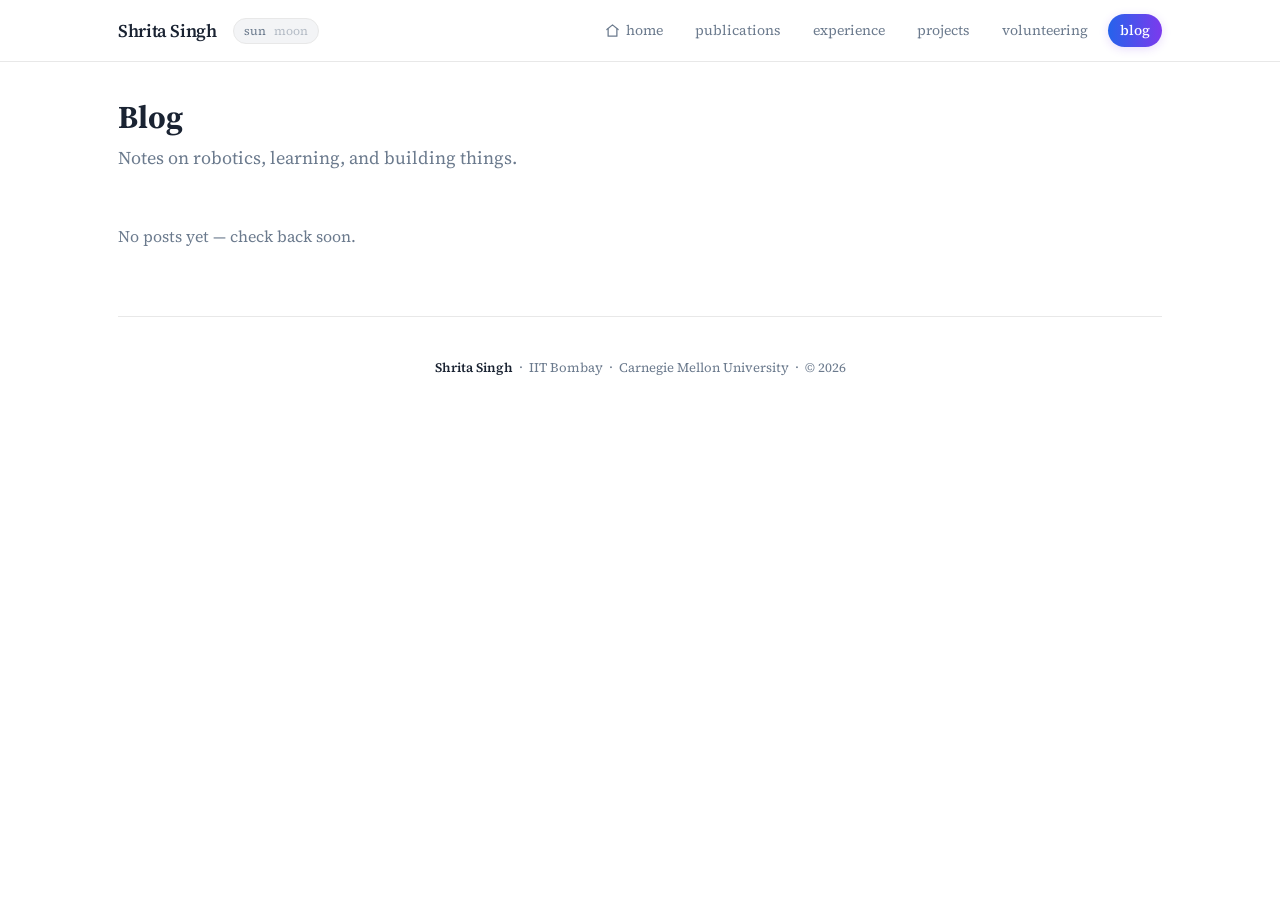
==== blog.html @ c70c6ab9 "Add site-wide dark mode toggle" ====
<!DOCTYPE html>
<html lang="en">
<head>
<meta charset="UTF-8">
<meta name="viewport" content="width=device-width, initial-scale=1.0">
<title>Blog · Shrita Singh</title>
<meta name="description" content="Blog by Shrita Singh.">
<link rel="preconnect" href="https://fonts.googleapis.com">
<link rel="preconnect" href="https://fonts.gstatic.com" crossorigin>
<link href="https://fonts.googleapis.com/css2?family=Source+Serif+4:ital,opsz,wght@0,8..60,400;0,8..60,500;0,8..60,600;0,8..60,700;0,8..60,800;1,8..60,400&family=Noto+Serif:ital,wght@0,400;0,600;1,400&family=Roboto+Mono:wght@400;500&display=swap" rel="stylesheet">
<script>
(() => {
  const saved = localStorage.getItem('theme');
  const systemDark = window.matchMedia && window.matchMedia('(prefers-color-scheme: dark)').matches;
  const theme = saved || (systemDark ? 'dark' : 'light');
  document.documentElement.setAttribute('data-theme', theme);
})();
</script>
<link rel="stylesheet" href="assets/css/site.css">
</head>
<body>

<header class="nav">
  <div class="nav-inner">
    <a class="nav-name" href="index.html">Shrita Singh</a>
    <button class="nav-toggle" id="navToggle" aria-label="Toggle menu" aria-expanded="false">
      <span></span><span></span><span></span>
    </button>
    <button class="theme-toggle" id="themeToggle" type="button" aria-label="Toggle dark mode" aria-pressed="false">
      <span class="theme-toggle-light" aria-hidden="true">sun</span>
      <span class="theme-toggle-dark" aria-hidden="true">moon</span>
    </button>
    <ul class="nav-links" id="navLinks">
      <li><a href="index.html"><svg class="nav-home-icon" width="15" height="15" viewBox="0 0 24 24" fill="none" stroke="currentColor" stroke-width="2" stroke-linecap="round" stroke-linejoin="round" aria-hidden="true"><path d="M3 10.5L12 3l9 7.5"/><path d="M5 9.5V21h14V9.5"/></svg> home</a></li>
      <li><a href="publications.html">publications</a></li>
      <li><a href="experience.html">experience</a></li>
      <li><a href="projects.html">projects</a></li>
      <li><a href="volunteering.html">volunteering</a></li>
      <li><a class="active" href="blog.html">blog</a></li>
    </ul>
  </div>
</header>

<div class="wrap">
  <h1 class="page-title">Blog</h1>
  <p class="page-lead">Notes on robotics, learning, and building things.</p>
  <p class="empty-state">No posts yet — check back soon.</p>

  <footer>
    <p>
      <span class="footer-name">Shrita Singh</span>
      &nbsp;·&nbsp;
      <span class="footer-affil">IIT Bombay</span>
      &nbsp;·&nbsp;
      <span class="footer-affil">Carnegie Mellon University</span>
      &nbsp;·&nbsp;
      © 2026
    </p>
  </footer>
</div>

<script src="assets/js/nav.js"></script>
</body>
</html>
---- assets/css/site.css ----
:root{
  --bg:#ffffff;
  --text:#1a2332;
  --muted:#6b7a8d;
  --line:#e8e8e8;
  --blue:#2563eb;
  --purple:#7c3aed;
  --violet:#a855f7;
  --pink:#ec4899;
  --accent:#7c3aed;
  --accent-soft:#f3e8ff;
  --serif:"Source Serif 4", "Noto Serif", Georgia, serif;
  --sans:"Source Serif 4", "Noto Serif", Georgia, serif;
  --mono:"Roboto Mono", ui-monospace, monospace;
  --maxw:1100px;
}

[data-theme="dark"]{
  --bg:#0b1020;
  --text:#eef2ff;
  --muted:#b8c0d9;
  --line:#25304a;
  --accent:#a78bfa;
  --accent-soft:#241b46;
}

*{box-sizing:border-box;}
html{scroll-behavior:smooth;}
body{
  margin:0;
  background:var(--bg);
  color:var(--text);
  font-family:var(--sans);
  font-weight:400;
  font-size:16px;
  line-height:1.5;
  -webkit-font-smoothing:antialiased;
}

a{color:var(--accent); text-decoration:none;}
a:hover{text-decoration:underline;}
a:focus-visible, button:focus-visible{outline:2px solid var(--accent); outline-offset:2px;}

.wrap{max-width:var(--maxw); margin:0 auto; padding:0 28px;}

/* ---------- Nav ---------- */
header.nav{
  background:var(--bg);
  border-bottom:1px solid var(--line);
  position:sticky; top:0; z-index:20;
}
.nav-inner{
  max-width:var(--maxw); margin:0 auto; padding:14px 28px;
  display:flex; align-items:center; justify-content:space-between; gap:16px;
}
.nav-name{
  font-weight:600; font-size:18px; letter-spacing:-0.02em;
  color:var(--text); white-space:nowrap;
}
.nav-name-home{
  visibility:hidden;
  pointer-events:none;
  min-width:0;
  width:0;
  overflow:hidden;
}
.nav-links{
  display:flex; flex-wrap:wrap; gap:8px 8px; list-style:none;
  margin:0; padding:0; justify-content:flex-end;
  margin-left:auto;
}
.nav-links a{
  color:var(--muted); font-size:14px; font-weight:400;
  letter-spacing:normal;
  padding:6px 12px; border-radius:999px;
  display:inline-flex; align-items:center; gap:6px;
}
.nav-links a:hover,
.nav-links a.active{
  color:#fff;
  background:linear-gradient(90deg, var(--blue), var(--purple));
  text-decoration:none;
  font-weight:500;
  box-shadow:0 2px 10px rgba(124,58,237,0.18);
}
.nav-home-icon{
  display:inline-block;
  flex-shrink:0;
  vertical-align:middle;
}
.nav-toggle{display:none; background:none; border:none; cursor:pointer; padding:4px;}
.nav-toggle span{display:block; width:20px; height:2px; background:var(--text); margin:4px 0;}

.theme-toggle{
  border:1px solid var(--line);
  background:#f3f4f6;
  color:var(--muted);
  border-radius:999px;
  padding:6px 10px;
  font:inherit;
  font-size:12px;
  cursor:pointer;
  display:inline-flex;
  align-items:center;
  gap:8px;
}
.theme-toggle:hover{color:var(--text);}
.theme-toggle .theme-toggle-light,
.theme-toggle .theme-toggle-dark{line-height:1;}
[data-theme="light"] .theme-toggle-dark{opacity:0.45;}
[data-theme="dark"] .theme-toggle-light{opacity:0.45;}
[data-theme="dark"] body{background:var(--bg); color:var(--text);}
[data-theme="dark"] header.nav{background:rgba(11,16,32,0.92);}
[data-theme="dark"] .nav-links,
[data-theme="dark"] .theme-toggle,
[data-theme="dark"] .contact-row a,
[data-theme="dark"] .pub-thumb,
[data-theme="dark"] .pub-links a,
[data-theme="dark"] .bg-tab,
[data-theme="dark"] .tl-card,
[data-theme="dark"] .v-bar-list .v-item img,
[data-theme="dark"] .cv-frame{
  background:#12182b;
}
[data-theme="dark"] .pub-thumb,
[data-theme="dark"] .cv-frame,
[data-theme="dark"] .tl-card,
[data-theme="dark"] .theme-toggle{border-color:var(--line);}
[data-theme="dark"] .bio p,
[data-theme="dark"] .pub-tldr,
[data-theme="dark"] .project-desc,
[data-theme="dark"] .entry p,
[data-theme="dark"] .tl-org,
[data-theme="dark"] .v-location,
[data-theme="dark"] .page-lead{color:#d6ddf2;}
[data-theme="dark"] .nav-links a{color:var(--muted);}
[data-theme="dark"] .nav-links a.active{color:#fff;}
[data-theme="dark"] .contact-row a,
[data-theme="dark"] .pub-links a,
[data-theme="dark"] .theme-toggle{color:#d6ddf2;}
[data-theme="dark"] .tl-logo{background:#12182b;}
[data-theme="dark"] footer{color:var(--muted);}


@media (max-width:720px){
  .nav-links{
    position:absolute; top:100%; left:0; right:0;
    flex-direction:column; gap:0;
    background:var(--bg);
    border-bottom:1px solid var(--line);
    max-height:0; overflow:hidden;
    transition:max-height 0.25s ease;
  }
  .nav-links.open{max-height:420px;}
  .nav-links a{display:block; padding:12px 24px; border-radius:0; border-top:1px solid var(--line);}
  .nav-toggle{display:block;}
}

/* ---------- Home hero ---------- */
.hero{padding:40px 0 12px;}
.hero-grid{
  display:grid;
  grid-template-columns:1fr 270px;
  gap:48px;
  align-items:start;
}
h1.name{
  font-family:var(--serif); font-weight:800; font-size:36px;
  margin:0 0 16px; line-height:1.1; letter-spacing:-0.02em;
}
.bio p{margin:0 0 16px; font-size:18px; color:#4a5568; line-height:1.55;}
.bio strong{font-weight:600; color:var(--text);}

.profile-col{text-align:center;}
.profile-col > img.profile-photo,
.profile-col img:first-child{
  width:270px; height:270px; object-fit:cover;
  border-radius:50%;
  border:3px solid var(--line);
  display:block; margin:0 auto 10px;
}
.contact-row{
  display:flex; flex-wrap:nowrap; gap:2px; justify-content:center;
  margin:0;
}
.contact-row a{
  font-size:16px; font-weight:600; color:#4a5568;
  padding:8px 14px; border-radius:999px; background:#f3f4f6;
}
.contact-row a:hover{color:var(--accent); text-decoration:none;}

@media (max-width:760px){
  .hero-grid{grid-template-columns:1fr; gap:24px;}
  .profile-col{order:-1;}
  .profile-col > img.profile-photo,
  .profile-col img:first-child{width:180px; height:180px;}
  h1.name{font-size:30px;}
  .bio p{font-size:16px;}
}

/* ---------- Sections ---------- */
section{padding:40px 0 12px;}
.section-head{
  margin-bottom:28px; padding-bottom:0;
  border-bottom:none;
  display:flex; align-items:baseline; justify-content:space-between; gap:12px;
}
h2.section-title{
  font-family:var(--serif); font-weight:700; font-size:28px; margin:0;
  text-transform:none; letter-spacing:normal; color:var(--text);
}
.section-link{font-size:14px; white-space:nowrap;}
.page-title{
  font-family:var(--serif); font-weight:700; font-size:32px;
  margin:36px 0 8px; line-height:1.2;
}
.page-lead{color:var(--muted); font-size:18px; margin:0 0 28px; line-height:1.55;}

/* ---------- Publication / experience tiles ---------- */
.pub-tiles{display:flex; flex-direction:column; gap:36px;}
.pub-tile{
  display:grid;
  grid-template-columns:280px 1fr;
  gap:28px;
  align-items:start;
  padding-bottom:36px;
  border-bottom:1px solid var(--line);
}
.pub-tile:last-child{border-bottom:none; padding-bottom:0;}
.pub-thumb{
  width:100%;
  aspect-ratio:16/9;
  object-fit:contain;
  object-position:center;
  border-radius:12px;
  border:1px solid var(--line);
  background:#fafafa;
  display:block;
  padding:12px;
}
.pub-thumb.cover{object-fit:cover; padding:0;}
.pub-badge{
  display:inline-block;
  font-size:10px; font-weight:600;
  letter-spacing:0.02em;
  color:var(--purple);
  background:var(--accent-soft);
  padding:2px 8px;
  border-radius:999px;
  margin:0 0 8px;
  line-height:1.25;
}
.pub-tile h3{
  font-family:var(--serif);
  font-size:24px;
  font-weight:700;
  line-height:1.25;
  letter-spacing:-0.02em;
  margin:0 0 8px;
  color:var(--text);
}
.pub-tile h3 a{color:inherit;}
.pub-tile h3 a:hover{color:var(--accent); text-decoration:none;}
.pub-venue{
  font-family:var(--serif);
  font-size:14px;
  font-weight:500;
  color:var(--pink);
  margin:0 0 8px;
}
.pub-authors{
  font-size:14px;
  color:var(--muted);
  margin:0 0 10px;
  line-height:1.5;
}
.pub-authors .me{font-style:italic; color:var(--text); font-weight:500;}
.pub-tldr{
  font-size:14px;
  color:#4a5568;
  margin:0 0 12px;
  line-height:1.55;
}
.pub-links{display:flex; flex-wrap:wrap; gap:8px;}
.pub-links a{
  font-size:11px; font-weight:500; color:#4a5568;
  padding:4px 10px; border-radius:999px; background:#f7f7f7;
}
.pub-links a:hover{color:var(--accent); text-decoration:none;}

@media (max-width:760px){
  .pub-tile{grid-template-columns:1fr; gap:14px;}
  .pub-tile h3{font-size:20px;}
}

/* ---------- Projects ---------- */
.project-list{display:flex; flex-direction:column; gap:22px;}
.project{padding-bottom:22px; border-bottom:1px solid var(--line);}
.project:last-child{border:none; padding-bottom:0;}
.project-title{font-weight:600; font-size:15px; margin:0 0 3px;}
.project-meta{font-size:12px; color:var(--accent); margin-bottom:7px;}
.project-desc{font-size:14px; color:#4a5568; margin:0; line-height:1.55;}

/* ---------- Background toggle + timeline ---------- */
.bg-toggle{
  display:flex; flex-wrap:wrap; gap:10px; margin:0 0 28px;
}
.bg-tab{
  font-family:var(--sans); font-size:14px; font-weight:500;
  padding:8px 16px; border-radius:999px; cursor:pointer;
  border:1px solid var(--line);
  background:#f7f7f7; color:var(--muted);
  transition:background 0.2s, color 0.2s, border-color 0.2s, box-shadow 0.2s;
}
.bg-tab:hover{color:var(--text); border-color:#ccc;}
.bg-tab.active{
  background:linear-gradient(90deg, var(--blue), var(--purple), var(--pink));
  color:#fff; border-color:transparent;
  box-shadow:0 2px 12px rgba(124,58,237,0.25);
}

.bg-panel{display:none;}
.bg-panel.active{display:block;}

.tl{
  position:relative;
  width:100%;
  height:330px;
  margin:12px 0 8px;
  overflow:visible;
}
.tl::before{
  content:"";
  position:absolute;
  left:0; right:0;
  top:50%;
  height:2px;
  background:var(--line);
  z-index:0;
}
.tl-item{
  position:absolute;
  width:200px;
  left:var(--x);
  transform:translateX(-50%);
  z-index:1;
}
.tl-item.above{bottom:calc(50% + 22px);}
.tl-item.below{top:calc(50% + 22px);}
.tl-item::after{
  content:"";
  position:absolute;
  left:50%;
  transform:translateX(-50%);
  width:2px;
  height:26px;
  background:var(--dot, var(--purple));
  opacity:0.55;
}
.tl-item.above::after{bottom:-26px;}
.tl-item.below::after{top:-26px;}
.tl-logo{
  position:absolute;
  left:50%;
  width:34px; height:34px;
  border-radius:10px;
  background:#fff;
  border:2px solid var(--dot, var(--purple));
  transform:translateX(-50%);
  z-index:2;
  object-fit:contain;
  padding:3px;
  box-shadow:0 2px 10px rgba(26,35,50,0.08);
}
.tl-item.above .tl-logo{bottom:-43px;}
.tl-item.below .tl-logo{top:-43px;}
.tl-card{
  background:rgba(250,250,250,0.96);
  border:1px solid var(--line);
  border-top:3px solid var(--dot, var(--purple));
  border-radius:14px;
  padding:14px 12px 12px;
  box-shadow:0 4px 20px rgba(26,35,50,0.06);
  text-align:left;
}
.tl-date{
  font-family:var(--serif);
  font-size:14px;
  font-weight:400;
  color:#8b95a5;
  margin:0 0 4px;
}
.tl-role{
  font-weight:600;
  font-size:15px;
  margin:0;
  color:var(--text);
  line-height:1.35;
  letter-spacing:-0.02em;
}
.tl-org{
  font-size:14px;
  color:#4a5568;
  margin:4px 0 0;
  line-height:1.35;
}
.tl-loc{
  font-size:12px;
  color:#8b95a5;
  margin:6px 0 0;
  line-height:1.35;
}

.v-timeline{display:none; flex-direction:column; gap:14px; margin-top:8px;}
.v-bar-list .v-item{
  display:grid; grid-template-columns:40px 120px 1fr; gap:12px;
  align-items:start;
  padding:14px 0 14px 0;
  border-left:none;
}
.v-bar-list .v-item::before{
  content:"";
  grid-column:1 / -1;
  display:block;
  height:2px;
  background:linear-gradient(90deg, var(--bar-color, var(--purple)), transparent);
  margin-bottom:10px;
}
.v-bar-list .v-item img{
  width:40px; height:40px; object-fit:contain;
  border-radius:10px; border:2px solid var(--bar-color, var(--purple));
  background:#fff; padding:3px;
}
.v-date{font-size:14px; color:#8b95a5;}
.v-role{font-weight:600; font-size:15px; margin:0;}
.v-location{color:var(--muted); font-size:12px; margin:4px 0 0; line-height:1.4;}

@media (max-width:900px){
  .tl{display:none;}
  .bg-panel.active .v-timeline{display:flex;}
}

/* ---------- Volunteering / blog ---------- */
.entry{padding:18px 0; border-bottom:1px solid var(--line);}
.entry:last-child{border-bottom:none;}
.entry h3{margin:0 0 4px; font-size:15px; font-weight:600;}
.entry .meta{font-size:12px; color:var(--accent); margin-bottom:6px;}
.entry p{margin:0; font-size:14px; color:#4a5568; line-height:1.55;}

.cv-frame{
  width:100%;
  height:80vh;
  border:1px solid var(--line);
  border-radius:2px;
}
.cv-actions{margin:0 0 16px; display:flex; gap:16px; flex-wrap:wrap;}

.empty-state{
  color:var(--muted); font-size:16px; padding:24px 0 40px;
}

footer{
  padding:28px 0 48px; text-align:center; color:var(--muted); font-size:13px;
  border-top:1px solid var(--line); margin-top:28px;
}
footer .footer-name{font-weight:600; color:var(--text);}
footer .footer-affil{color:var(--muted);}
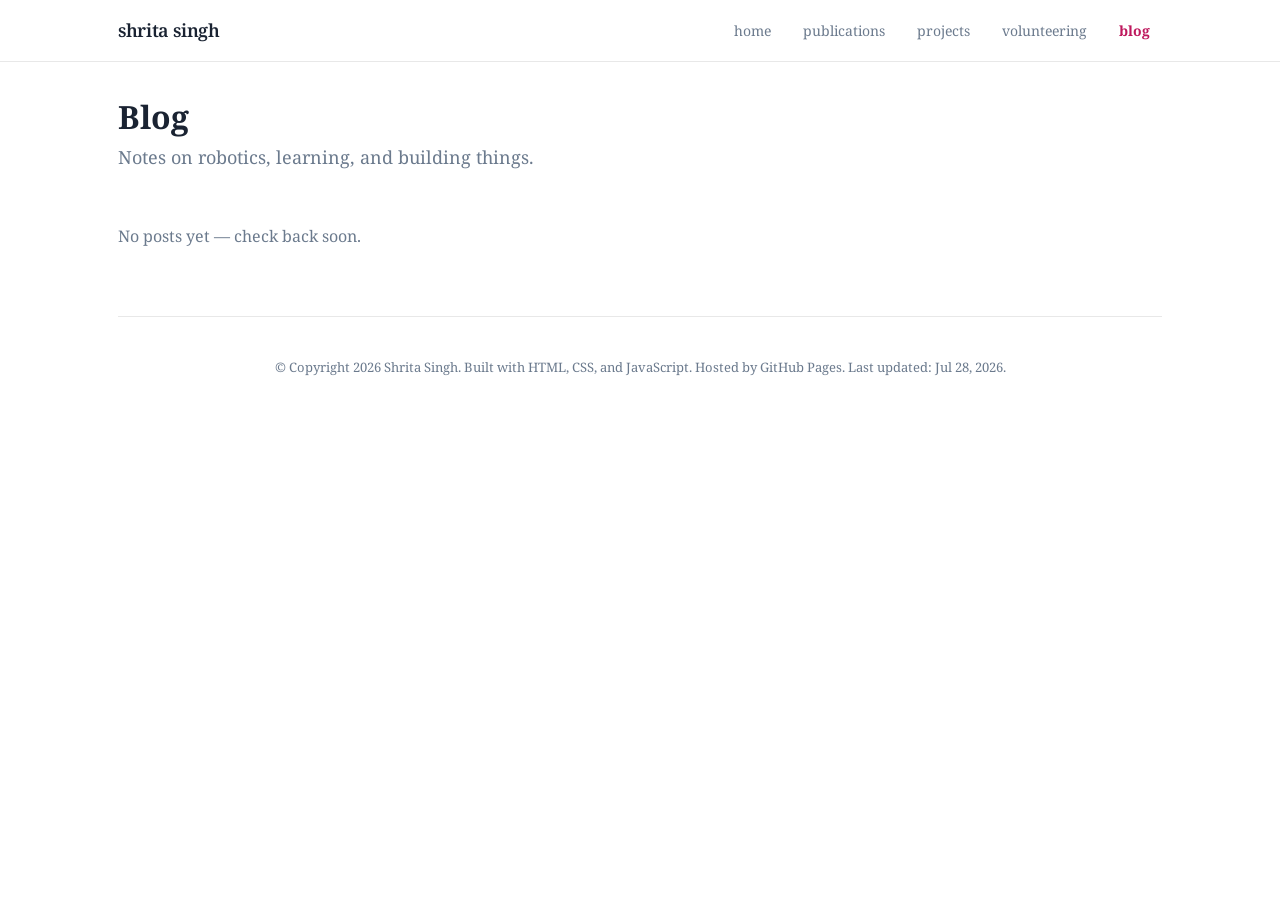
==== commit 6c1dbea5: "Update footer style across pages" ====
--- a/blog.html
+++ b/blog.html
@@ -7,33 +7,20 @@
 <meta name="description" content="Blog by Shrita Singh.">
 <link rel="preconnect" href="https://fonts.googleapis.com">
 <link rel="preconnect" href="https://fonts.gstatic.com" crossorigin>
-<link href="https://fonts.googleapis.com/css2?family=Source+Serif+4:ital,opsz,wght@0,8..60,400;0,8..60,500;0,8..60,600;0,8..60,700;0,8..60,800;1,8..60,400&family=Noto+Serif:ital,wght@0,400;0,600;1,400&family=Roboto+Mono:wght@400;500&display=swap" rel="stylesheet">
-<script>
-(() => {
-  const saved = localStorage.getItem('theme');
-  const systemDark = window.matchMedia && window.matchMedia('(prefers-color-scheme: dark)').matches;
-  const theme = saved || (systemDark ? 'dark' : 'light');
-  document.documentElement.setAttribute('data-theme', theme);
-})();
-</script>
+<link href="https://fonts.googleapis.com/css2?family=Noto+Serif:ital,wght@0,400;0,600;1,400&family=Roboto:wght@300;400;500;700&family=Roboto+Mono:wght@400;500&display=swap" rel="stylesheet">
 <link rel="stylesheet" href="assets/css/site.css">
 </head>
 <body>
 
 <header class="nav">
   <div class="nav-inner">
-    <a class="nav-name" href="index.html">Shrita Singh</a>
+    <a class="nav-name" href="index.html">shrita singh</a>
     <button class="nav-toggle" id="navToggle" aria-label="Toggle menu" aria-expanded="false">
       <span></span><span></span><span></span>
     </button>
-    <button class="theme-toggle" id="themeToggle" type="button" aria-label="Toggle dark mode" aria-pressed="false">
-      <span class="theme-toggle-light" aria-hidden="true">sun</span>
-      <span class="theme-toggle-dark" aria-hidden="true">moon</span>
-    </button>
     <ul class="nav-links" id="navLinks">
-      <li><a href="index.html"><svg class="nav-home-icon" width="15" height="15" viewBox="0 0 24 24" fill="none" stroke="currentColor" stroke-width="2" stroke-linecap="round" stroke-linejoin="round" aria-hidden="true"><path d="M3 10.5L12 3l9 7.5"/><path d="M5 9.5V21h14V9.5"/></svg> home</a></li>
+      <li><a href="index.html">home</a></li>
       <li><a href="publications.html">publications</a></li>
-      <li><a href="experience.html">experience</a></li>
       <li><a href="projects.html">projects</a></li>
       <li><a href="volunteering.html">volunteering</a></li>
       <li><a class="active" href="blog.html">blog</a></li>
@@ -48,13 +35,7 @@
 
   <footer>
     <p>
-      <span class="footer-name">Shrita Singh</span>
-      &nbsp;·&nbsp;
-      <span class="footer-affil">IIT Bombay</span>
-      &nbsp;·&nbsp;
-      <span class="footer-affil">Carnegie Mellon University</span>
-      &nbsp;·&nbsp;
-      © 2026
+      &copy; Copyright 2026 Shrita Singh. Built with HTML, CSS, and JavaScript. Hosted by GitHub Pages. Last updated: Jul 28, 2026.
     </p>
   </footer>
 </div>
--- a/assets/css/site.css
+++ b/assets/css/site.css
@@ -6,7 +6,7 @@
   --blue:#2563eb;
   --purple:#7c3aed;
   --violet:#a855f7;
-  --pink:#ec4899;
+  --pink:#be185d;
   --accent:#7c3aed;
   --accent-soft:#f3e8ff;
   --serif:"Source Serif 4", "Noto Serif", Georgia, serif;
@@ -75,13 +75,16 @@
   padding:6px 12px; border-radius:999px;
   display:inline-flex; align-items:center; gap:6px;
 }
-.nav-links a:hover,
+.nav-links a:hover{
+  color:var(--pink);
+  text-decoration:none;
+}
 .nav-links a.active{
-  color:#fff;
-  background:linear-gradient(90deg, var(--blue), var(--purple));
+  color:var(--pink);
+  background:transparent;
   text-decoration:none;
-  font-weight:500;
-  box-shadow:0 2px 10px rgba(124,58,237,0.18);
+  font-weight:700;
+  box-shadow:none;
 }
 .nav-home-icon{
   display:inline-block;
@@ -96,19 +99,36 @@
   background:#f3f4f6;
   color:var(--muted);
   border-radius:999px;
-  padding:6px 10px;
+  width:38px;
+  height:38px;
+  padding:0;
   font:inherit;
-  font-size:12px;
   cursor:pointer;
   display:inline-flex;
   align-items:center;
-  gap:8px;
+  justify-content:center;
+  gap:0;
+  transition:background 0.2s ease, border-color 0.2s ease, color 0.2s ease;
 }
 .theme-toggle:hover{color:var(--text);}
 .theme-toggle .theme-toggle-light,
-.theme-toggle .theme-toggle-dark{line-height:1;}
-[data-theme="light"] .theme-toggle-dark{opacity:0.45;}
-[data-theme="dark"] .theme-toggle-light{opacity:0.45;}
+.theme-toggle .theme-toggle-dark{
+  display:none;
+}
+.theme-toggle::before{
+  content:"";
+  width:18px;
+  height:18px;
+  background-repeat:no-repeat;
+  background-position:center;
+  background-size:18px 18px;
+}
+[data-theme="light"] .theme-toggle::before{
+  background-image:url("data:image/svg+xml,%3Csvg xmlns='http://www.w3.org/2000/svg' viewBox='0 0 24 24' fill='none' stroke='%231a2332' stroke-width='1.8' stroke-linecap='round' stroke-linejoin='round'%3E%3Cpath d='M21 12.8A9 9 0 1 1 11.2 3a7 7 0 0 0 9.8 9.8Z'/%3E%3C/svg%3E");
+}
+[data-theme="dark"] .theme-toggle::before{
+  background-image:url("data:image/svg+xml,%3Csvg xmlns='http://www.w3.org/2000/svg' viewBox='0 0 24 24' fill='none' stroke='%23eef2ff' stroke-width='1.8' stroke-linecap='round' stroke-linejoin='round'%3E%3Ccircle cx='12' cy='12' r='4'/%3E%3Cpath d='M12 2v2.5M12 19.5V22M4.93 4.93l1.77 1.77M17.3 17.3l1.77 1.77M2 12h2.5M19.5 12H22M4.93 19.07l1.77-1.77M17.3 6.7l1.77-1.77'/%3E%3C/svg%3E");
+}
 [data-theme="dark"] body{background:var(--bg); color:var(--text);}
 [data-theme="dark"] header.nav{background:rgba(11,16,32,0.92);}
 [data-theme="dark"] .nav-links,
@@ -134,7 +154,8 @@
 [data-theme="dark"] .v-location,
 [data-theme="dark"] .page-lead{color:#d6ddf2;}
 [data-theme="dark"] .nav-links a{color:var(--muted);}
-[data-theme="dark"] .nav-links a.active{color:#fff;}
+[data-theme="dark"] .nav-links a:hover,
+[data-theme="dark"] .nav-links a.active{color:#ec4899;}
 [data-theme="dark"] .contact-row a,
 [data-theme="dark"] .pub-links a,
 [data-theme="dark"] .theme-toggle{color:#d6ddf2;}
@@ -314,9 +335,11 @@
 }
 .bg-tab:hover{color:var(--text); border-color:#ccc;}
 .bg-tab.active{
-  background:linear-gradient(90deg, var(--blue), var(--purple), var(--pink));
-  color:#fff; border-color:transparent;
-  box-shadow:0 2px 12px rgba(124,58,237,0.25);
+  background:transparent;
+  color:var(--pink);
+  border-color:transparent;
+  font-weight:700;
+  box-shadow:none;
 }
 
 .bg-panel{display:none;}
@@ -340,7 +363,7 @@
 }
 .tl-item{
   position:absolute;
-  width:200px;
+  width:260px;
   left:var(--x);
   transform:translateX(-50%);
   z-index:1;
@@ -359,21 +382,36 @@
 }
 .tl-item.above::after{bottom:-26px;}
 .tl-item.below::after{top:-26px;}
+.tl-segment{
+  position:absolute;
+  left:var(--start);
+  width:calc(var(--end) - var(--start));
+  height:6px;
+  border-radius:999px;
+  background:linear-gradient(90deg, var(--dot, var(--purple)), color-mix(in srgb, var(--dot, var(--purple)) 60%, white));
+  box-shadow:0 1px 4px rgba(26,35,50,0.12);
+}
+.tl-item.above .tl-segment{bottom:-41px;}
+.tl-item.below .tl-segment{top:-41px;}
+.tl-card-head{
+  display:grid;
+  grid-template-columns:40px 1fr;
+  gap:12px;
+  align-items:start;
+}
 .tl-logo{
-  position:absolute;
-  left:50%;
-  width:34px; height:34px;
+  position:static;
+  left:auto;
+  width:40px; height:40px;
   border-radius:10px;
   background:#fff;
   border:2px solid var(--dot, var(--purple));
-  transform:translateX(-50%);
+  transform:none;
   z-index:2;
   object-fit:contain;
   padding:3px;
   box-shadow:0 2px 10px rgba(26,35,50,0.08);
 }
-.tl-item.above .tl-logo{bottom:-43px;}
-.tl-item.below .tl-logo{top:-43px;}
 .tl-card{
   background:rgba(250,250,250,0.96);
   border:1px solid var(--line);
@@ -383,6 +421,7 @@
   box-shadow:0 4px 20px rgba(26,35,50,0.06);
   text-align:left;
 }
+.tl-copy{min-width:0;}
 .tl-date{
   font-family:var(--serif);
   font-size:14px;
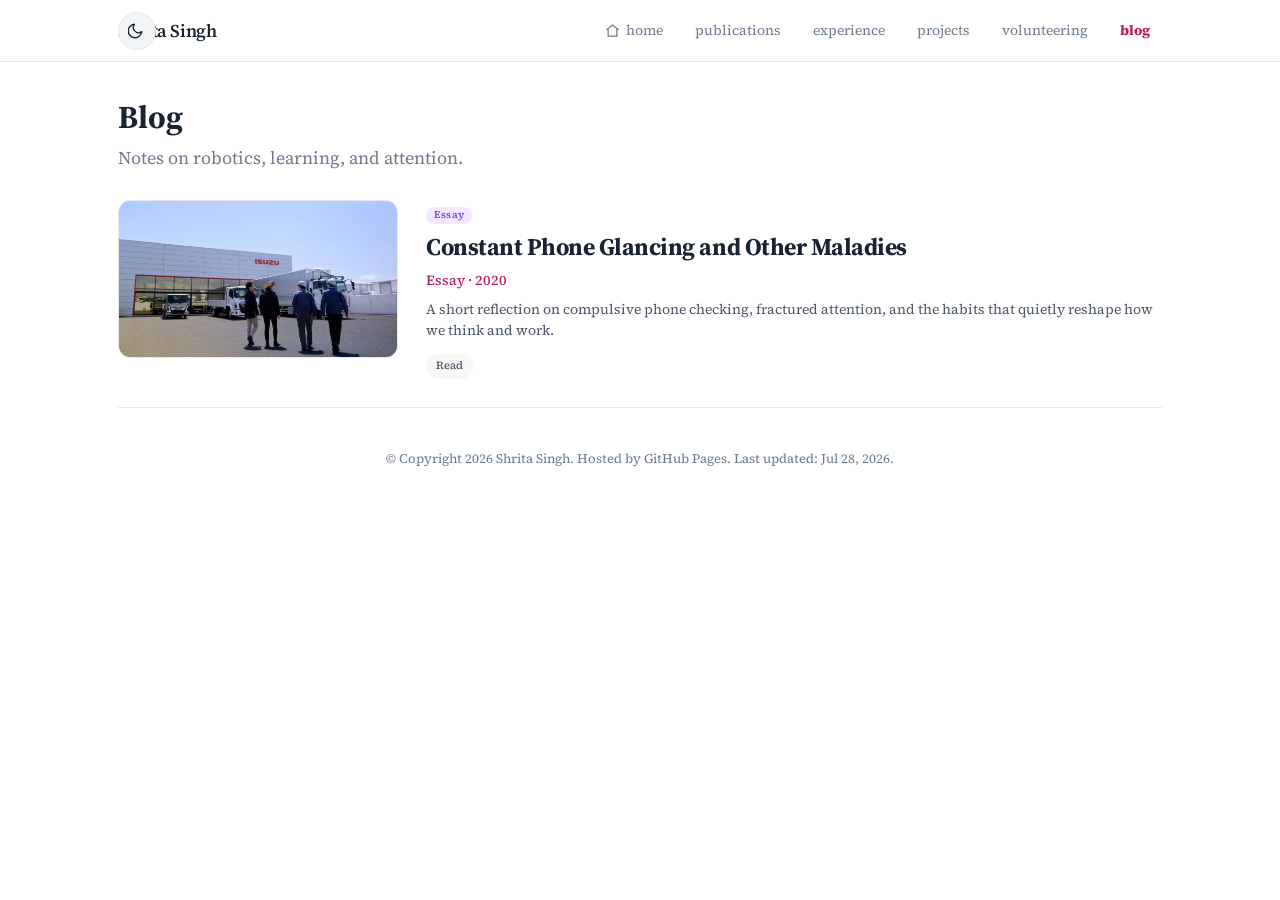
==== commit cadf2790: "Refresh panels and volunteering content" ====
--- a/blog.html
+++ b/blog.html
@@ -7,20 +7,33 @@
 <meta name="description" content="Blog by Shrita Singh.">
 <link rel="preconnect" href="https://fonts.googleapis.com">
 <link rel="preconnect" href="https://fonts.gstatic.com" crossorigin>
-<link href="https://fonts.googleapis.com/css2?family=Noto+Serif:ital,wght@0,400;0,600;1,400&family=Roboto:wght@300;400;500;700&family=Roboto+Mono:wght@400;500&display=swap" rel="stylesheet">
+<link href="https://fonts.googleapis.com/css2?family=Source+Serif+4:ital,opsz,wght@0,8..60,400;0,8..60,500;0,8..60,600;0,8..60,700;0,8..60,800;1,8..60,400&family=Noto+Serif:ital,wght@0,400;0,600;1,400&family=Roboto+Mono:wght@400;500&display=swap" rel="stylesheet">
+<script>
+(() => {
+  const saved = localStorage.getItem('theme');
+  const systemDark = window.matchMedia && window.matchMedia('(prefers-color-scheme: dark)').matches;
+  const theme = saved || (systemDark ? 'dark' : 'light');
+  document.documentElement.setAttribute('data-theme', theme);
+})();
+</script>
 <link rel="stylesheet" href="assets/css/site.css">
 </head>
 <body>
 
 <header class="nav">
   <div class="nav-inner">
-    <a class="nav-name" href="index.html">shrita singh</a>
+    <a class="nav-name" href="index.html">Shrita Singh</a>
     <button class="nav-toggle" id="navToggle" aria-label="Toggle menu" aria-expanded="false">
       <span></span><span></span><span></span>
     </button>
+    <button class="theme-toggle" id="themeToggle" type="button" aria-label="Toggle dark mode" aria-pressed="false">
+      <span class="theme-toggle-light" aria-hidden="true">sun</span>
+      <span class="theme-toggle-dark" aria-hidden="true">moon</span>
+    </button>
     <ul class="nav-links" id="navLinks">
-      <li><a href="index.html">home</a></li>
+      <li><a href="index.html"><svg class="nav-home-icon" width="15" height="15" viewBox="0 0 24 24" fill="none" stroke="currentColor" stroke-width="2" stroke-linecap="round" stroke-linejoin="round" aria-hidden="true"><path d="M3 10.5L12 3l9 7.5"/><path d="M5 9.5V21h14V9.5"/></svg> home</a></li>
       <li><a href="publications.html">publications</a></li>
+      <li><a href="experience.html">experience</a></li>
       <li><a href="projects.html">projects</a></li>
       <li><a href="volunteering.html">volunteering</a></li>
       <li><a class="active" href="blog.html">blog</a></li>
@@ -30,12 +43,26 @@
 
 <div class="wrap">
   <h1 class="page-title">Blog</h1>
-  <p class="page-lead">Notes on robotics, learning, and building things.</p>
-  <p class="empty-state">No posts yet — check back soon.</p>
+  <p class="page-lead">Notes on robotics, learning, and attention.</p>
+
+  <div class="pub-tiles">
+    <article class="pub-tile">
+      <img class="pub-thumb cover" src="assets/img/work/applied-trucking-3.png" alt="Blog article tile image">
+      <div>
+        <span class="pub-badge">Essay</span>
+        <h3>Constant Phone Glancing and Other Maladies</h3>
+        <p class="pub-venue">Essay · 2020</p>
+        <p class="pub-tldr">A short reflection on compulsive phone checking, fractured attention, and the habits that quietly reshape how we think and work.</p>
+        <div class="pub-links">
+          <a href="constant-phone-glancing.html">Read</a>
+        </div>
+      </div>
+    </article>
+  </div>
 
   <footer>
     <p>
-      &copy; Copyright 2026 Shrita Singh. Built with HTML, CSS, and JavaScript. Hosted by GitHub Pages. Last updated: Jul 28, 2026.
+      &copy; Copyright 2026 Shrita Singh. Hosted by GitHub Pages. Last updated: Jul 28, 2026.
     </p>
   </footer>
 </div>
--- a/assets/css/site.css
+++ b/assets/css/site.css
@@ -52,6 +52,7 @@
 .nav-inner{
   max-width:var(--maxw); margin:0 auto; padding:14px 28px;
   display:flex; align-items:center; justify-content:space-between; gap:16px;
+  position:relative;
 }
 .nav-name{
   font-weight:600; font-size:18px; letter-spacing:-0.02em;
@@ -108,6 +109,11 @@
   align-items:center;
   justify-content:center;
   gap:0;
+  position:absolute;
+  left:28px;
+  top:50%;
+  margin-left:0;
+  transform:translateY(-50%);
   transition:background 0.2s ease, border-color 0.2s ease, color 0.2s ease;
 }
 .theme-toggle:hover{color:var(--text);}
@@ -120,7 +126,7 @@
   width:18px;
   height:18px;
   background-repeat:no-repeat;
-  background-position:center;
+  background-position:calc(50% - 2px) center;
   background-size:18px 18px;
 }
 [data-theme="light"] .theme-toggle::before{
@@ -160,6 +166,12 @@
 [data-theme="dark"] .pub-links a,
 [data-theme="dark"] .theme-toggle{color:#d6ddf2;}
 [data-theme="dark"] .tl-logo{background:#12182b;}
+[data-theme="dark"] .profile-col > img.profile-photo,
+[data-theme="dark"] .profile-col img:first-child{
+  border-color:rgba(148,163,184,0.26);
+  background:#12182b;
+  box-shadow:0 18px 40px rgba(0,0,0,0.38);
+}
 [data-theme="dark"] footer{color:var(--muted);}
 
 
@@ -196,9 +208,12 @@
 .profile-col > img.profile-photo,
 .profile-col img:first-child{
   width:270px; height:270px; object-fit:cover;
+  object-position:center 24%;
   border-radius:50%;
-  border:3px solid var(--line);
+  border:4px solid rgba(255,255,255,0.92);
   display:block; margin:0 auto 10px;
+  box-shadow:0 14px 34px rgba(26,35,50,0.16);
+  background:#eef2ff;
 }
 .contact-row{
   display:flex; flex-wrap:nowrap; gap:2px; justify-content:center;
@@ -207,6 +222,7 @@
 .contact-row a{
   font-size:16px; font-weight:600; color:#4a5568;
   padding:8px 14px; border-radius:999px; background:#f3f4f6;
+  border:1px solid #d9dee7;
 }
 .contact-row a:hover{color:var(--accent); text-decoration:none;}
 
@@ -321,6 +337,7 @@
 .project-title{font-weight:600; font-size:15px; margin:0 0 3px;}
 .project-meta{font-size:12px; color:var(--accent); margin-bottom:7px;}
 .project-desc{font-size:14px; color:#4a5568; margin:0; line-height:1.55;}
+.note-inline{font-size:14px; color:var(--muted); margin:10px 0 0;}
 
 /* ---------- Background toggle + timeline ---------- */
 .bg-toggle{
@@ -346,53 +363,109 @@
 .bg-panel.active{display:block;}
 
 .tl{
+  width:100%;
+  margin:18px 0 8px;
+}
+.tl-stage{
   position:relative;
-  width:100%;
-  height:330px;
-  margin:12px 0 8px;
-  overflow:visible;
-}
-.tl::before{
+}
+.tl-row-top,
+.tl-row-bottom{
+  position:relative;
+  min-height:132px;
+}
+.tl-axis-row{
+  position:relative;
+  height:52px;
+  margin:16px 0;
+}
+.tl-years{
+  position:absolute;
+  inset:0;
+  pointer-events:none;
+}
+.tl-year{
+  position:absolute;
+  top:0;
+  transform:translateX(-50%);
+  font-size:11px;
+  font-weight:500;
+  color:#8b95a5;
+  white-space:nowrap;
+}
+.tl-year::after{
   content:"";
   position:absolute;
-  left:0; right:0;
+  left:50%;
+  top:18px;
+  width:1px;
+  height:10px;
+  background:rgba(148,163,184,0.45);
+  transform:translateX(-50%);
+}
+.tl-axis-line{
+  position:absolute;
+  left:0;
+  right:0;
   top:50%;
   height:2px;
-  background:var(--line);
+  background:rgba(203,213,225,0.85);
+  transform:translateY(-50%);
   z-index:0;
 }
+.tl-bars{
+  position:absolute;
+  inset:0;
+  z-index:1;
+  pointer-events:none;
+}
+.tl-bar{
+  position:absolute;
+  top:50%;
+  height:8px;
+  min-width:6px;
+  border-radius:999px;
+  transform:translateY(-50%);
+}
+.tl-connectors{
+  position:absolute;
+  left:0;
+  top:0;
+  width:100%;
+  height:100%;
+  pointer-events:none;
+  z-index:0;
+  display:none;
+}
 .tl-item{
   position:absolute;
-  width:260px;
-  left:var(--x);
+  width:232px;
+  left:0;
   transform:translateX(-50%);
-  z-index:1;
-}
-.tl-item.above{bottom:calc(50% + 22px);}
-.tl-item.below{top:calc(50% + 22px);}
+  z-index:2;
+}
+.tl-row-top .tl-item{bottom:0;}
+.tl-row-bottom .tl-item{top:0;}
 .tl-item::after{
   content:"";
   position:absolute;
   left:50%;
+  width:2px;
   transform:translateX(-50%);
-  width:2px;
-  height:26px;
-  background:var(--dot, var(--purple));
-  opacity:0.55;
-}
-.tl-item.above::after{bottom:-26px;}
-.tl-item.below::after{top:-26px;}
-.tl-segment{
-  position:absolute;
-  left:var(--start);
-  width:calc(var(--end) - var(--start));
-  height:6px;
-  border-radius:999px;
-  background:linear-gradient(90deg, var(--dot, var(--purple)), color-mix(in srgb, var(--dot, var(--purple)) 60%, white));
-  box-shadow:0 1px 4px rgba(26,35,50,0.12);
-}
-.tl-item.above .tl-segment{bottom:-41px;}
-.tl-item.below .tl-segment{top:-41px;}
+  background:repeating-linear-gradient(
+    to bottom,
+    rgba(148,163,184,0.7) 0 5px,
+    transparent 5px 9px
+  );
+}
+.tl-row-top .tl-item::after{
+  top:100%;
+  height:42px;
+}
+.tl-row-bottom .tl-item::after{
+  bottom:100%;
+  height:42px;
+}
 .tl-card-head{
   display:grid;
   grid-template-columns:40px 1fr;
@@ -400,25 +473,23 @@
   align-items:start;
 }
 .tl-logo{
-  position:static;
-  left:auto;
-  width:40px; height:40px;
+  width:40px;
+  height:40px;
   border-radius:10px;
   background:#fff;
-  border:2px solid var(--dot, var(--purple));
-  transform:none;
-  z-index:2;
+  border:2px solid var(--purple);
   object-fit:contain;
   padding:3px;
   box-shadow:0 2px 10px rgba(26,35,50,0.08);
 }
 .tl-card{
-  background:rgba(250,250,250,0.96);
-  border:1px solid var(--line);
-  border-top:3px solid var(--dot, var(--purple));
-  border-radius:14px;
-  padding:14px 12px 12px;
-  box-shadow:0 4px 20px rgba(26,35,50,0.06);
+  background:rgba(251,249,244,0.86);
+  border:1px solid rgba(255,255,255,0.8);
+  border-top:3px solid var(--purple);
+  border-radius:18px;
+  padding:14px 14px 12px;
+  box-shadow:0 4px 24px rgba(70,55,40,0.08);
+  backdrop-filter:blur(8px);
   text-align:left;
 }
 .tl-copy{min-width:0;}
@@ -449,6 +520,16 @@
   margin:6px 0 0;
   line-height:1.35;
 }
+[data-theme="dark"] .tl-axis-line{
+  background:rgba(255,255,255,0.10);
+}
+[data-theme="dark"] .tl-year{color:rgba(255,255,255,0.32);}
+[data-theme="dark"] .tl-year::after{background:rgba(255,255,255,0.10);}
+[data-theme="dark"] .tl-logo{background:#12182b;}
+[data-theme="dark"] .tl-card{
+  background:rgba(18,24,43,0.92);
+  border-color:var(--line);
+}
 
 .v-timeline{display:none; flex-direction:column; gap:14px; margin-top:8px;}
 .v-bar-list .v-item{
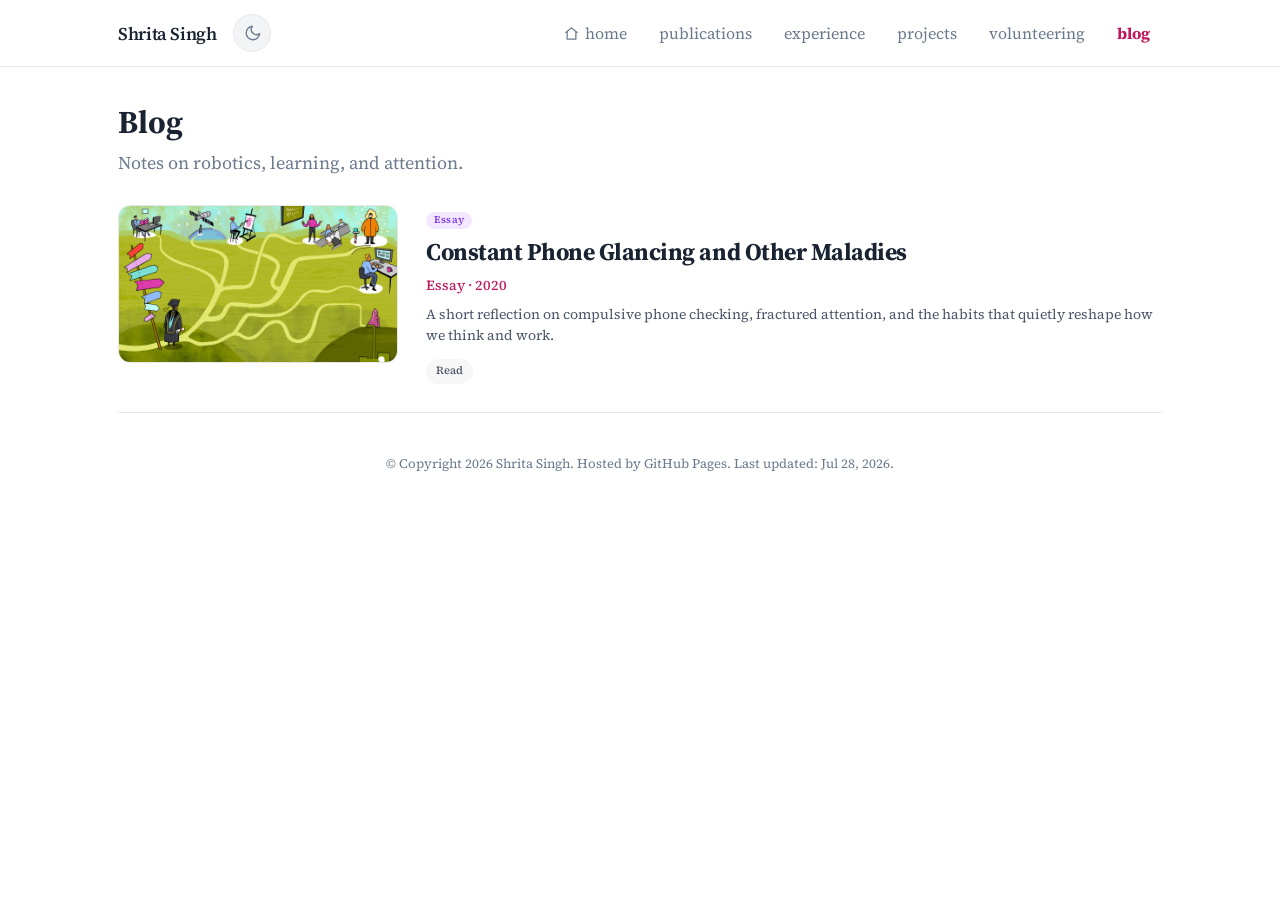
==== commit dde17874: "Update nav icons, theme toggle, and volunteer/blog images Center the theme icons, fill the home icon" ====
--- a/blog.html
+++ b/blog.html
@@ -27,11 +27,11 @@
       <span></span><span></span><span></span>
     </button>
     <button class="theme-toggle" id="themeToggle" type="button" aria-label="Toggle dark mode" aria-pressed="false">
-      <span class="theme-toggle-light" aria-hidden="true">sun</span>
-      <span class="theme-toggle-dark" aria-hidden="true">moon</span>
+      <svg class="theme-icon theme-icon-moon" viewBox="0 0 24 24" fill="none" stroke="currentColor" stroke-width="1.8" stroke-linecap="round" stroke-linejoin="round" aria-hidden="true"><path d="M21 12.79A9 9 0 1 1 11.21 3 7 7 0 0 0 21 12.79z" transform="translate(1.2 0)"/></svg>
+      <svg class="theme-icon theme-icon-sun" viewBox="0 0 24 24" fill="none" stroke="currentColor" stroke-width="1.8" stroke-linecap="round" stroke-linejoin="round" aria-hidden="true"><circle cx="12" cy="12" r="4"/><path d="M12 2v2.5M12 19.5V22M4.93 4.93l1.77 1.77M17.3 17.3l1.77 1.77M2 12h2.5M19.5 12H22M4.93 19.07l1.77-1.77M17.3 6.7l1.77-1.77"/></svg>
     </button>
     <ul class="nav-links" id="navLinks">
-      <li><a href="index.html"><svg class="nav-home-icon" width="15" height="15" viewBox="0 0 24 24" fill="none" stroke="currentColor" stroke-width="2" stroke-linecap="round" stroke-linejoin="round" aria-hidden="true"><path d="M3 10.5L12 3l9 7.5"/><path d="M5 9.5V21h14V9.5"/></svg> home</a></li>
+      <li><a href="index.html"><svg class="nav-home-icon" width="15" height="15" viewBox="0 0 24 24" aria-hidden="true"><path class="home-icon-fill" fill="currentColor" d="M12 3 3 10.5V21h6.25v-5.75h5.5V21H21V10.5L12 3Z"/><g class="home-icon-outline" fill="none" stroke="currentColor" stroke-width="2" stroke-linecap="round" stroke-linejoin="round"><path d="M3 10.5L12 3l9 7.5"/><path d="M5 9.5V21h14V9.5"/></g></svg> home</a></li>
       <li><a href="publications.html">publications</a></li>
       <li><a href="experience.html">experience</a></li>
       <li><a href="projects.html">projects</a></li>
@@ -47,14 +47,14 @@
 
   <div class="pub-tiles">
     <article class="pub-tile">
-      <img class="pub-thumb cover" src="assets/img/work/applied-trucking-3.png" alt="Blog article tile image">
+      <img class="pub-thumb cover" src="assets/img/blog/constant-phone-glancing.jpg" alt="Image from Constant Phone Glancing and Other Maladies">
       <div>
         <span class="pub-badge">Essay</span>
         <h3>Constant Phone Glancing and Other Maladies</h3>
         <p class="pub-venue">Essay · 2020</p>
         <p class="pub-tldr">A short reflection on compulsive phone checking, fractured attention, and the habits that quietly reshape how we think and work.</p>
         <div class="pub-links">
-          <a href="constant-phone-glancing.html">Read</a>
+          <a href="https://dampdeseiitb.wordpress.com/2020/08/09/constant-phone-glancing-and-other-maladies-shrita-singh/" target="_blank" rel="noopener">Read</a>
         </div>
       </div>
     </article>
@@ -70,3 +70,4 @@
 <script src="assets/js/nav.js"></script>
 </body>
 </html>
+
--- a/assets/css/site.css
+++ b/assets/css/site.css
@@ -65,13 +65,22 @@
   width:0;
   overflow:hidden;
 }
+/* Home: keep theme button in header, aligned slightly left of the hero name */
+body.page-home .theme-toggle{
+  position:absolute;
+  left:20px;
+  top:50%;
+  transform:translateY(-50%);
+  margin:0;
+  z-index:2;
+}
 .nav-links{
   display:flex; flex-wrap:wrap; gap:8px 8px; list-style:none;
   margin:0; padding:0; justify-content:flex-end;
   margin-left:auto;
 }
 .nav-links a{
-  color:var(--muted); font-size:14px; font-weight:400;
+  color:var(--muted); font-size:16px; font-weight:400;
   letter-spacing:normal;
   padding:6px 12px; border-radius:999px;
   display:inline-flex; align-items:center; gap:6px;
@@ -92,6 +101,9 @@
   flex-shrink:0;
   vertical-align:middle;
 }
+.nav-home-icon .home-icon-fill{display:none;}
+.nav-links a.active .nav-home-icon .home-icon-fill{display:block;}
+.nav-links a.active .nav-home-icon .home-icon-outline{display:none;}
 .nav-toggle{display:none; background:none; border:none; cursor:pointer; padding:4px;}
 .nav-toggle span{display:block; width:20px; height:2px; background:var(--text); margin:4px 0;}
 
@@ -104,37 +116,31 @@
   height:38px;
   padding:0;
   font:inherit;
+  line-height:0;
   cursor:pointer;
-  display:inline-flex;
-  align-items:center;
-  justify-content:center;
-  gap:0;
-  position:absolute;
-  left:28px;
-  top:50%;
+  display:inline-grid;
+  place-items:center;
   margin-left:0;
-  transform:translateY(-50%);
   transition:background 0.2s ease, border-color 0.2s ease, color 0.2s ease;
 }
 .theme-toggle:hover{color:var(--text);}
+.theme-toggle .theme-icon{
+  width:18px;
+  height:18px;
+  display:block;
+  grid-area:1 / 1;
+  flex-shrink:0;
+  pointer-events:none;
+}
+.theme-toggle .theme-icon-sun,
+.theme-toggle .theme-icon-moon,
 .theme-toggle .theme-toggle-light,
 .theme-toggle .theme-toggle-dark{
   display:none;
 }
-.theme-toggle::before{
-  content:"";
-  width:18px;
-  height:18px;
-  background-repeat:no-repeat;
-  background-position:calc(50% - 2px) center;
-  background-size:18px 18px;
-}
-[data-theme="light"] .theme-toggle::before{
-  background-image:url("data:image/svg+xml,%3Csvg xmlns='http://www.w3.org/2000/svg' viewBox='0 0 24 24' fill='none' stroke='%231a2332' stroke-width='1.8' stroke-linecap='round' stroke-linejoin='round'%3E%3Cpath d='M21 12.8A9 9 0 1 1 11.2 3a7 7 0 0 0 9.8 9.8Z'/%3E%3C/svg%3E");
-}
-[data-theme="dark"] .theme-toggle::before{
-  background-image:url("data:image/svg+xml,%3Csvg xmlns='http://www.w3.org/2000/svg' viewBox='0 0 24 24' fill='none' stroke='%23eef2ff' stroke-width='1.8' stroke-linecap='round' stroke-linejoin='round'%3E%3Ccircle cx='12' cy='12' r='4'/%3E%3Cpath d='M12 2v2.5M12 19.5V22M4.93 4.93l1.77 1.77M17.3 17.3l1.77 1.77M2 12h2.5M19.5 12H22M4.93 19.07l1.77-1.77M17.3 6.7l1.77-1.77'/%3E%3C/svg%3E");
-}
+[data-theme="light"] .theme-toggle .theme-icon-moon{display:block;}
+[data-theme="dark"] .theme-toggle .theme-icon-sun{display:block;}
+.theme-toggle::before{content:none; display:none;}
 [data-theme="dark"] body{background:var(--bg); color:var(--text);}
 [data-theme="dark"] header.nav{background:rgba(11,16,32,0.92);}
 [data-theme="dark"] .nav-links,
@@ -186,7 +192,11 @@
   }
   .nav-links.open{max-height:420px;}
   .nav-links a{display:block; padding:12px 24px; border-radius:0; border-top:1px solid var(--line);}
-  .nav-toggle{display:block;}
+  .nav-toggle{display:block; margin-left:auto;}
+  body.page-home .theme-toggle{
+    position:static;
+    transform:none;
+  }
 }
 
 /* ---------- Home hero ---------- */
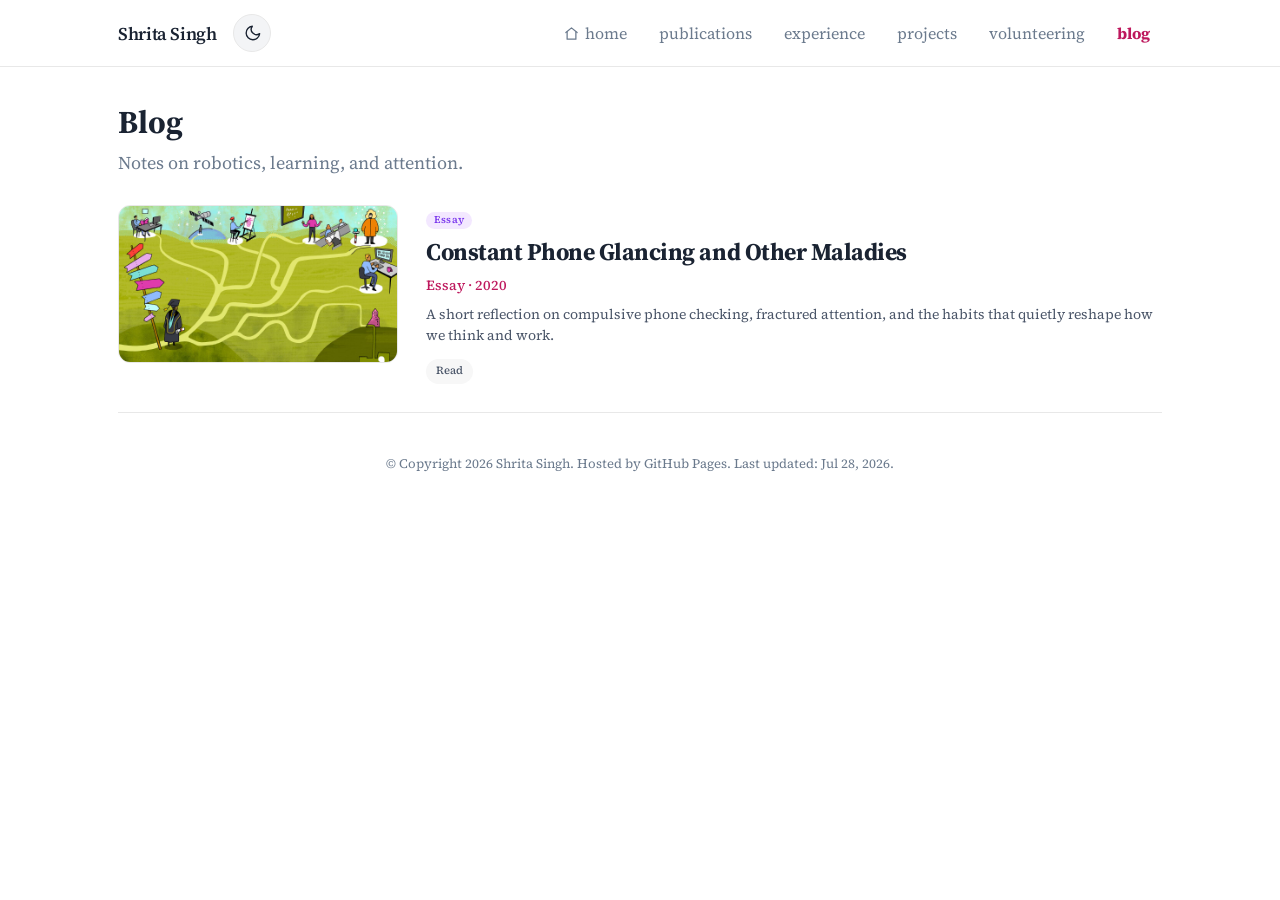
==== commit e26fab83: "Fix theme toggle showing multiple icons Keep a single SVG icon in the button and swap moon/sun in JS" ====
--- a/blog.html
+++ b/blog.html
@@ -16,7 +16,7 @@
   document.documentElement.setAttribute('data-theme', theme);
 })();
 </script>
-<link rel="stylesheet" href="assets/css/site.css">
+<link rel="stylesheet" href="assets/css/site.css?v=20260731">
 </head>
 <body>
 
@@ -26,9 +26,8 @@
     <button class="nav-toggle" id="navToggle" aria-label="Toggle menu" aria-expanded="false">
       <span></span><span></span><span></span>
     </button>
-    <button class="theme-toggle" id="themeToggle" type="button" aria-label="Toggle dark mode" aria-pressed="false">
-      <svg class="theme-icon theme-icon-moon" viewBox="0 0 24 24" fill="none" stroke="currentColor" stroke-width="1.8" stroke-linecap="round" stroke-linejoin="round" aria-hidden="true"><path d="M21 12.79A9 9 0 1 1 11.21 3 7 7 0 0 0 21 12.79z" transform="translate(1.2 0)"/></svg>
-      <svg class="theme-icon theme-icon-sun" viewBox="0 0 24 24" fill="none" stroke="currentColor" stroke-width="1.8" stroke-linecap="round" stroke-linejoin="round" aria-hidden="true"><circle cx="12" cy="12" r="4"/><path d="M12 2v2.5M12 19.5V22M4.93 4.93l1.77 1.77M17.3 17.3l1.77 1.77M2 12h2.5M19.5 12H22M4.93 19.07l1.77-1.77M17.3 6.7l1.77-1.77"/></svg>
+        <button class="theme-toggle" id="themeToggle" type="button" aria-label="Toggle dark mode" aria-pressed="false">
+      <svg class="theme-icon" viewBox="0 0 24 24" fill="none" stroke="currentColor" stroke-width="1.8" stroke-linecap="round" stroke-linejoin="round" aria-hidden="true"></svg>
     </button>
     <ul class="nav-links" id="navLinks">
       <li><a href="index.html"><svg class="nav-home-icon" width="15" height="15" viewBox="0 0 24 24" aria-hidden="true"><path class="home-icon-fill" fill="currentColor" d="M12 3 3 10.5V21h6.25v-5.75h5.5V21H21V10.5L12 3Z"/><g class="home-icon-outline" fill="none" stroke="currentColor" stroke-width="2" stroke-linecap="round" stroke-linejoin="round"><path d="M3 10.5L12 3l9 7.5"/><path d="M5 9.5V21h14V9.5"/></g></svg> home</a></li>
@@ -67,7 +66,7 @@
   </footer>
 </div>
 
-<script src="assets/js/nav.js"></script>
+<script src="assets/js/nav.js?v=20260731"></script>
 </body>
 </html>
 
--- a/assets/css/site.css
+++ b/assets/css/site.css
@@ -110,17 +110,19 @@
 .theme-toggle{
   border:1px solid var(--line);
   background:#f3f4f6;
-  color:var(--muted);
+  color:var(--text);
   border-radius:999px;
   width:38px;
   height:38px;
   padding:0;
+  margin:0;
   font:inherit;
   line-height:0;
   cursor:pointer;
-  display:inline-grid;
-  place-items:center;
-  margin-left:0;
+  display:inline-flex;
+  align-items:center;
+  justify-content:center;
+  overflow:hidden;
   transition:background 0.2s ease, border-color 0.2s ease, color 0.2s ease;
 }
 .theme-toggle:hover{color:var(--text);}
@@ -128,19 +130,14 @@
   width:18px;
   height:18px;
   display:block;
-  grid-area:1 / 1;
-  flex-shrink:0;
+  flex:0 0 18px;
   pointer-events:none;
 }
-.theme-toggle .theme-icon-sun,
-.theme-toggle .theme-icon-moon,
-.theme-toggle .theme-toggle-light,
-.theme-toggle .theme-toggle-dark{
-  display:none;
-}
-[data-theme="light"] .theme-toggle .theme-icon-moon{display:block;}
-[data-theme="dark"] .theme-toggle .theme-icon-sun{display:block;}
-.theme-toggle::before{content:none; display:none;}
+.theme-toggle::before,
+.theme-toggle::after{
+  content:none !important;
+  display:none !important;
+}
 [data-theme="dark"] body{background:var(--bg); color:var(--text);}
 [data-theme="dark"] header.nav{background:rgba(11,16,32,0.92);}
 [data-theme="dark"] .nav-links,
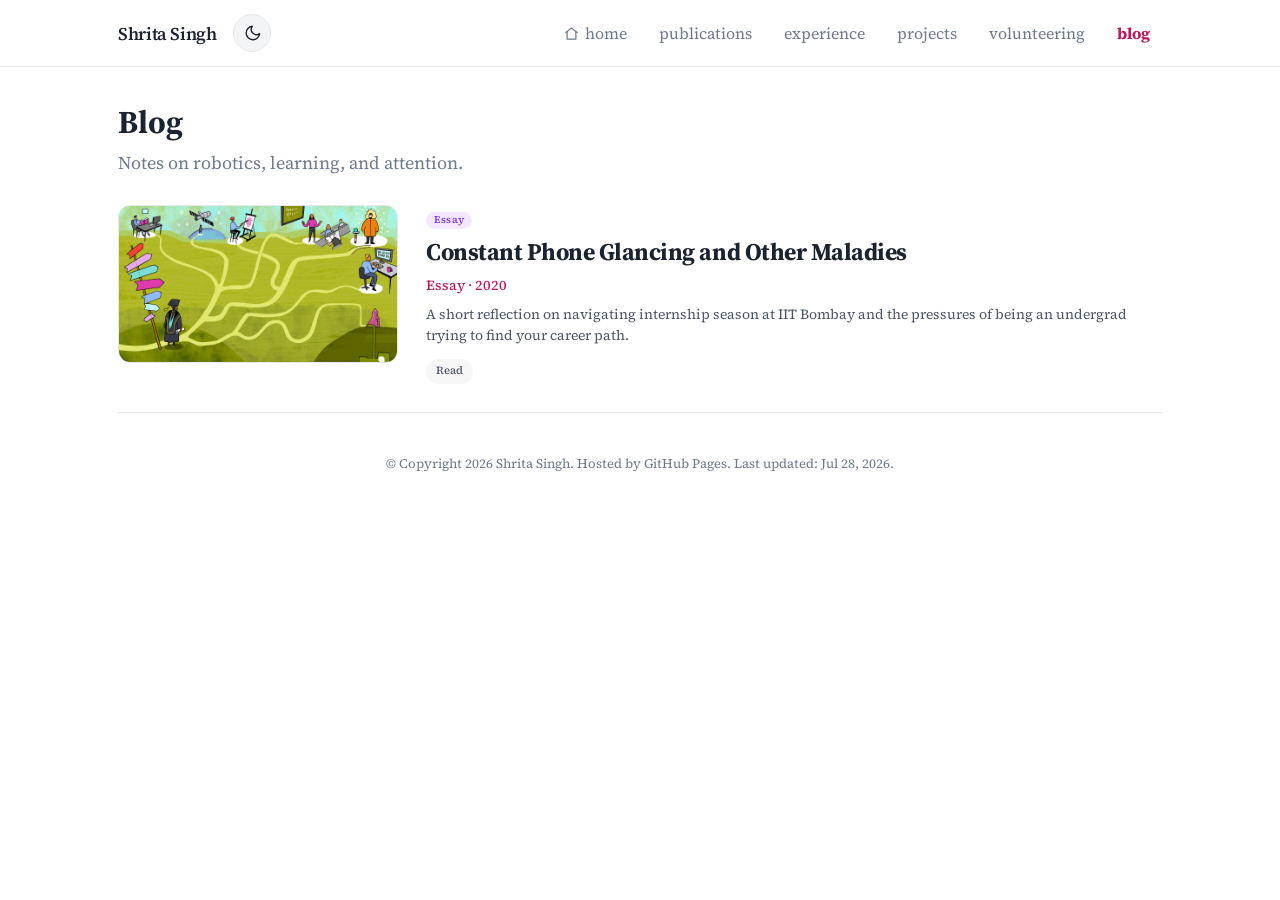
==== commit c17db85e: "Refresh site copy and Applied Intuition truck tile. Co-authored-by: Cursor <cursoragent@cursor.com>" ====
--- a/blog.html
+++ b/blog.html
@@ -51,7 +51,7 @@
         <span class="pub-badge">Essay</span>
         <h3>Constant Phone Glancing and Other Maladies</h3>
         <p class="pub-venue">Essay · 2020</p>
-        <p class="pub-tldr">A short reflection on compulsive phone checking, fractured attention, and the habits that quietly reshape how we think and work.</p>
+        <p class="pub-tldr">A short reflection on navigating internship season at IIT Bombay and the pressures of being an undergrad trying to find your career path.</p>
         <div class="pub-links">
           <a href="https://dampdeseiitb.wordpress.com/2020/08/09/constant-phone-glancing-and-other-maladies-shrita-singh/" target="_blank" rel="noopener">Read</a>
         </div>
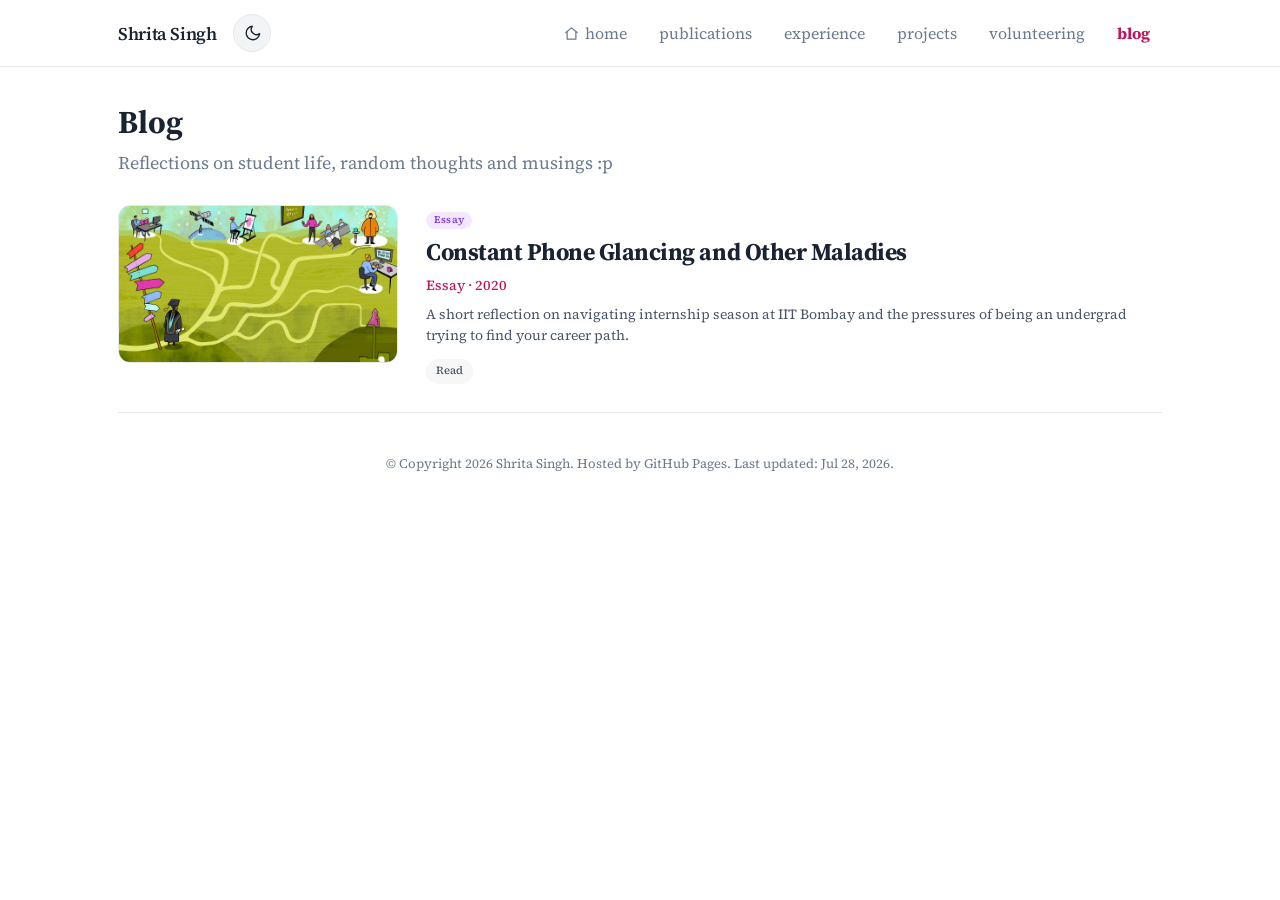
==== commit 9bbef2ea: "added deets and info" ====
--- a/blog.html
+++ b/blog.html
@@ -42,7 +42,7 @@
 
 <div class="wrap">
   <h1 class="page-title">Blog</h1>
-  <p class="page-lead">Notes on robotics, learning, and attention.</p>
+  <p class="page-lead">Reflections on student life, random thoughts and musings :p</p>
 
   <div class="pub-tiles">
     <article class="pub-tile">
